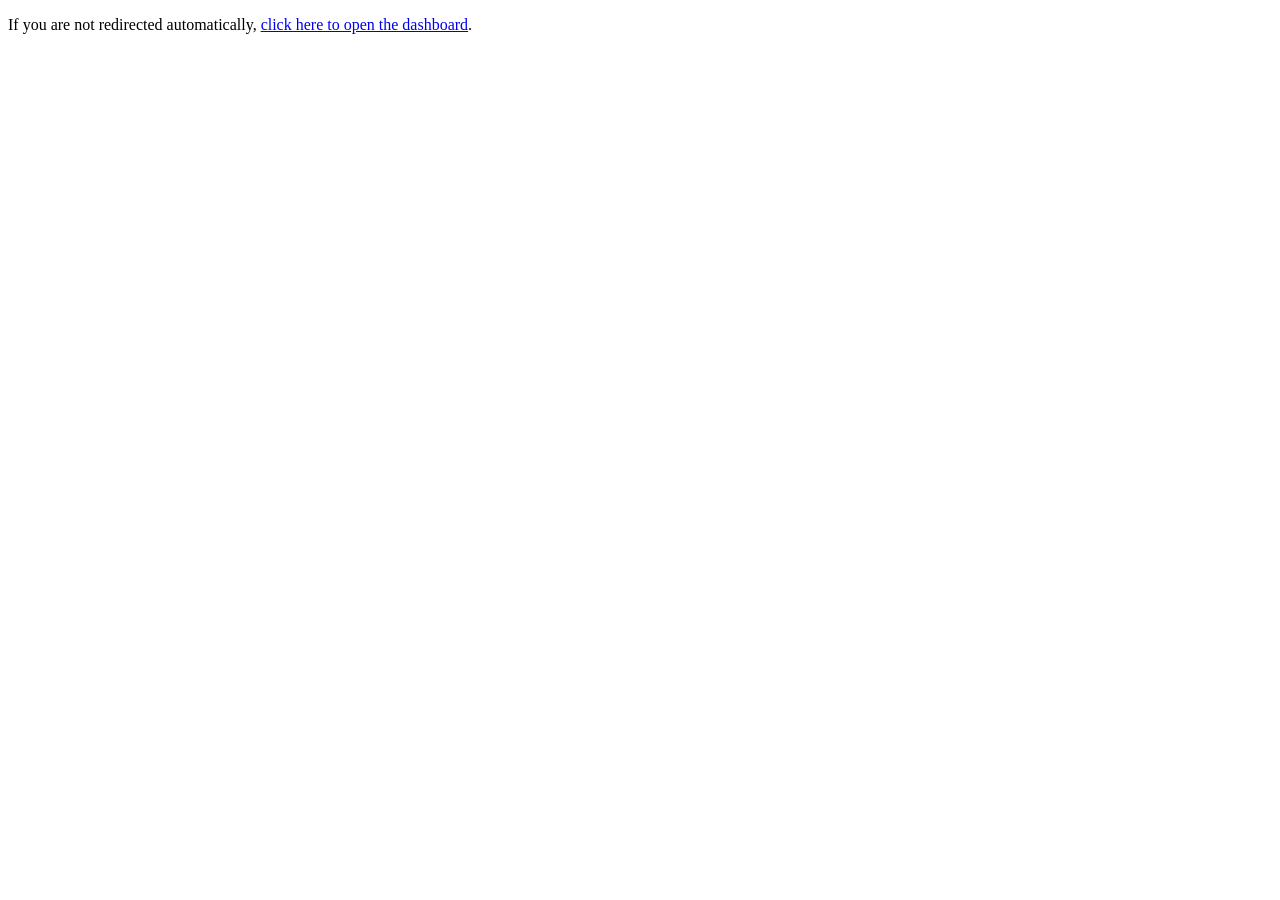
==== index.html @ d71464b7 "add index file" ====
<!DOCTYPE html>
<html lang="en">
<head>
    <meta charset="UTF-8">
    <meta http-equiv="refresh" content="0; url=index.php">
    <title>Redirecting to Dashboard</title>
</head>
<body>
    <p>If you are not redirected automatically, <a href="index.php">click here to open the dashboard</a>.</p>
</body>
</html>
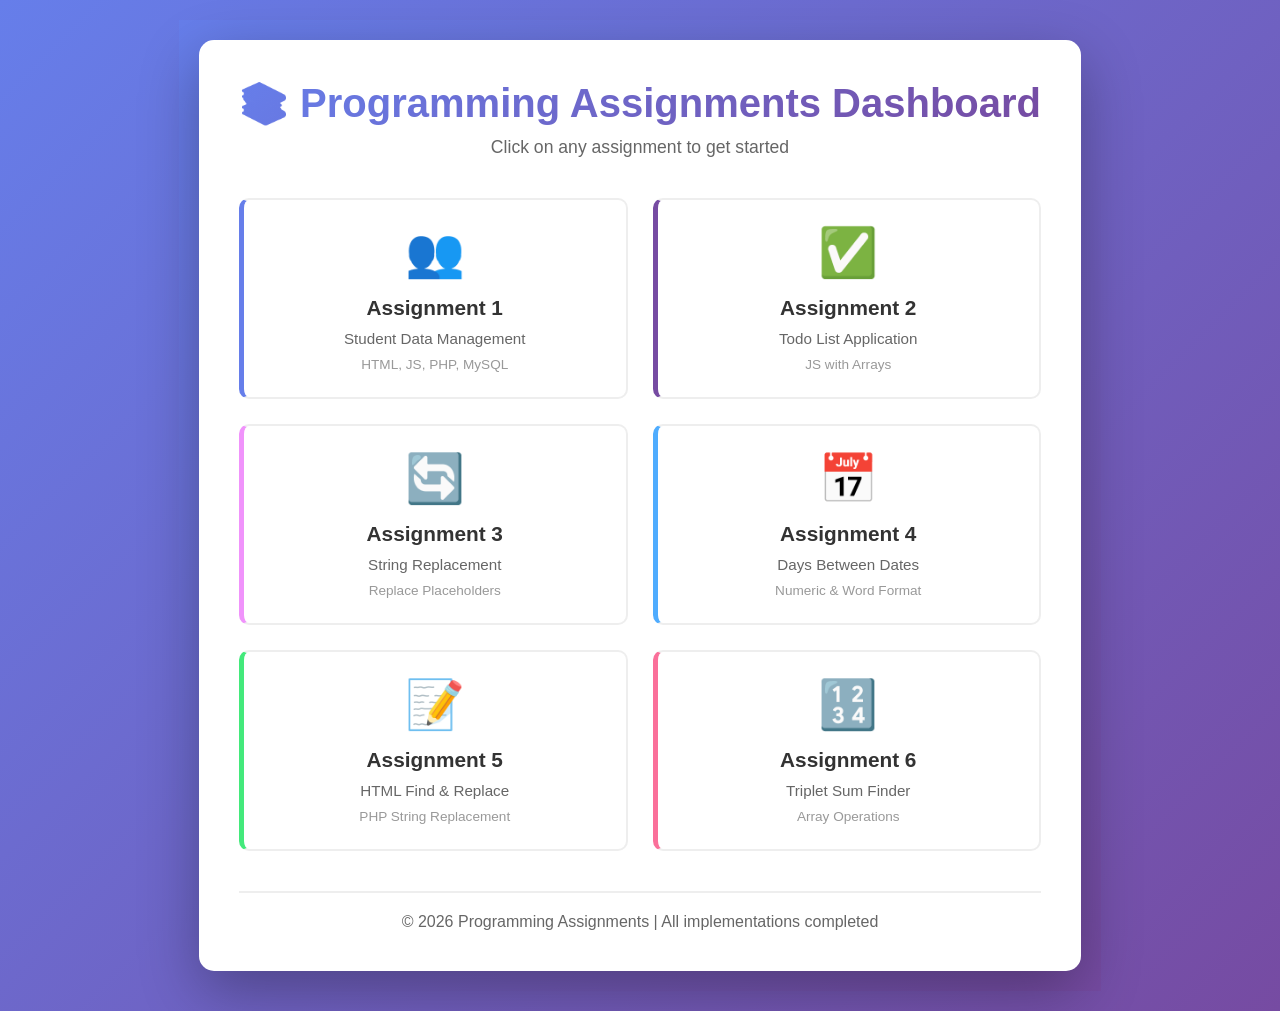
==== commit d5fbb108: "updated ndex file" ====
--- a/index.html
+++ b/index.html
@@ -1,11 +1,73 @@
+<?php
+// Main Index Page - All Assignments
+?>
 <!DOCTYPE html>
 <html lang="en">
+
 <head>
     <meta charset="UTF-8">
-    <meta http-equiv="refresh" content="0; url=index.php">
-    <title>Redirecting to Dashboard</title>
+    <meta name="viewport" content="width=device-width, initial-scale=1.0">
+    <title>Programming Assignments - Dashboard</title>
+    <link rel="stylesheet" href="public/css/style.css">
 </head>
+
 <body>
-    <p>If you are not redirected automatically, <a href="index.php">click here to open the dashboard</a>.</p>
+    <div class="container">
+        <header>
+            <h1>📚 Programming Assignments Dashboard</h1>
+            <p>Click on any assignment to get started</p>
+        </header>
+
+        <nav class="assignments-nav">
+            <div class="assignments-grid">
+                <a href="assignment1.html" class="assignment-card assignment-card-1">
+                    <div class="card-icon">👥</div>
+                    <h3>Assignment 1</h3>
+                    <p>Student Data Management</p>
+                    <small>HTML, JS, PHP, MySQL</small>
+                </a>
+
+                <a href="assignment2.html" class="assignment-card assignment-card-2">
+                    <div class="card-icon">✅</div>
+                    <h3>Assignment 2</h3>
+                    <p>Todo List Application</p>
+                    <small>JS with Arrays</small>
+                </a>
+
+                <a href="assignment3.html" class="assignment-card assignment-card-3">
+                    <div class="card-icon">🔄</div>
+                    <h3>Assignment 3</h3>
+                    <p>String Replacement</p>
+                    <small>Replace Placeholders</small>
+                </a>
+
+                <a href="assignment4.html" class="assignment-card assignment-card-4">
+                    <div class="card-icon">📅</div>
+                    <h3>Assignment 4</h3>
+                    <p>Days Between Dates</p>
+                    <small>Numeric & Word Format</small>
+                </a>
+
+                <a href="assignment5.html" class="assignment-card assignment-card-5">
+                    <div class="card-icon">📝</div>
+                    <h3>Assignment 5</h3>
+                    <p>HTML Find & Replace</p>
+                    <small>PHP String Replacement</small>
+                </a>
+
+                <a href="assignment6.html" class="assignment-card assignment-card-6">
+                    <div class="card-icon">🔢</div>
+                    <h3>Assignment 6</h3>
+                    <p>Triplet Sum Finder</p>
+                    <small>Array Operations</small>
+                </a>
+            </div>
+        </nav>
+
+        <footer>
+            <p>&copy; 2026 Programming Assignments | All implementations completed</p>
+        </footer>
+    </div>
 </body>
-</html>
+
+</html>
--- a/public/css/style.css
+++ b/public/css/style.css
@@ -0,0 +1,367 @@
+/* Global Styles */
+* {
+    margin: 0;
+    padding: 0;
+    box-sizing: border-box;
+}
+
+html, body {
+    font-family: 'Segoe UI', Tahoma, Geneva, Verdana, sans-serif;
+    background: linear-gradient(135deg, #667eea 0%, #764ba2 100%);
+    min-height: 100vh;
+    display: flex;
+    justify-content: center;
+    align-items: center;
+    padding: 20px;
+}
+
+.container {
+    background: white;
+    border-radius: 15px;
+    box-shadow: 0 20px 60px rgba(0, 0, 0, 0.3);
+    padding: 40px;
+    max-width: 1200px;
+    width: 100%;
+}
+
+header {
+    text-align: center;
+    margin-bottom: 40px;
+}
+
+header h1 {
+    color: #333;
+    font-size: 2.5em;
+    margin-bottom: 10px;
+    background: linear-gradient(135deg, #667eea 0%, #764ba2 100%);
+    -webkit-background-clip: text;
+    -webkit-text-fill-color: transparent;
+}
+
+header p {
+    color: #666;
+    font-size: 1.1em;
+}
+
+/* Dashboard Grid */
+.assignments-grid {
+    display: grid;
+    grid-template-columns: repeat(auto-fit, minmax(280px, 1fr));
+    gap: 25px;
+    margin: 30px 0;
+}
+
+.assignment-card {
+    background: white;
+    border: 2px solid #eee;
+    border-radius: 10px;
+    padding: 25px;
+    text-align: center;
+    cursor: pointer;
+    transition: all 0.3s ease;
+    text-decoration: none;
+    display: flex;
+    flex-direction: column;
+    align-items: center;
+    justify-content: center;
+}
+
+.assignment-card:hover {
+    transform: translateY(-5px);
+    box-shadow: 0 10px 30px rgba(0, 0, 0, 0.2);
+    border-color: #667eea;
+}
+
+.card-icon {
+    font-size: 3em;
+    margin-bottom: 15px;
+}
+
+.assignment-card h3 {
+    color: #333;
+    margin-bottom: 10px;
+    font-size: 1.3em;
+}
+
+.assignment-card p {
+    color: #666;
+    font-size: 0.95em;
+    margin-bottom: 10px;
+}
+
+.assignment-card small {
+    color: #999;
+    font-size: 0.85em;
+}
+
+.assignment-card-1 { border-left: 5px solid #667eea; }
+.assignment-card-2 { border-left: 5px solid #764ba2; }
+.assignment-card-3 { border-left: 5px solid #f093fb; }
+.assignment-card-4 { border-left: 5px solid #4facfe; }
+.assignment-card-5 { border-left: 5px solid #43e97b; }
+.assignment-card-6 { border-left: 5px solid #fa709a; }
+
+/* Common Form Styles */
+.form-container {
+    background: #f8f9fa;
+    padding: 30px;
+    border-radius: 10px;
+    margin: 20px 0;
+}
+
+.form-group {
+    margin-bottom: 20px;
+}
+
+label {
+    display: block;
+    margin-bottom: 8px;
+    color: #333;
+    font-weight: 600;
+}
+
+input[type="text"],
+input[type="email"],
+input[type="date"],
+input[type="tel"],
+select,
+textarea {
+    width: 100%;
+    padding: 12px;
+    border: 2px solid #ddd;
+    border-radius: 5px;
+    font-size: 1em;
+    transition: border-color 0.3s;
+}
+
+input:focus,
+select:focus,
+textarea:focus {
+    outline: none;
+    border-color: #667eea;
+    box-shadow: 0 0 5px rgba(102, 126, 234, 0.3);
+}
+
+button {
+    background: linear-gradient(135deg, #667eea 0%, #764ba2 100%);
+    color: white;
+    border: none;
+    padding: 12px 30px;
+    border-radius: 5px;
+    cursor: pointer;
+    font-size: 1em;
+    transition: transform 0.2s;
+    margin-right: 10px;
+    margin-bottom: 10px;
+}
+
+button:hover {
+    transform: scale(1.05);
+}
+
+button:active {
+    transform: scale(0.98);
+}
+
+/* Table Styles */
+table {
+    width: 100%;
+    border-collapse: collapse;
+    margin: 20px 0;
+    box-shadow: 0 2px 8px rgba(0, 0, 0, 0.1);
+}
+
+table thead {
+    background: linear-gradient(135deg, #667eea 0%, #764ba2 100%);
+    color: white;
+}
+
+table th {
+    padding: 15px;
+    text-align: left;
+    font-weight: 600;
+}
+
+table td {
+    padding: 12px 15px;
+    border-bottom: 1px solid #eee;
+}
+
+table tbody tr:hover {
+    background: #f5f5f5;
+}
+
+table tbody tr:nth-child(even) {
+    background: #fafafa;
+}
+
+/* Error and Success Messages */
+.error-message {
+    background: #f8d7da;
+    color: #721c24;
+    padding: 12px 15px;
+    border-radius: 5px;
+    margin-bottom: 15px;
+    border-left: 4px solid #f5c6cb;
+}
+
+.success-message {
+    background: #d4edda;
+    color: #155724;
+    padding: 12px 15px;
+    border-radius: 5px;
+    margin-bottom: 15px;
+    border-left: 4px solid #c3e6cb;
+}
+
+.info-message {
+    background: #d1ecf1;
+    color: #0c5460;
+    padding: 12px 15px;
+    border-radius: 5px;
+    margin-bottom: 15px;
+    border-left: 4px solid #bee5eb;
+}
+
+/* Assignment Specific Styles */
+.back-link {
+    display: inline-block;
+    margin-bottom: 20px;
+    color: #667eea;
+    text-decoration: none;
+    font-weight: 600;
+    transition: color 0.3s;
+}
+
+.back-link:hover {
+    color: #764ba2;
+}
+
+.form-row {
+    display: grid;
+    grid-template-columns: 1fr 1fr;
+    gap: 15px;
+}
+
+@media (max-width: 768px) {
+    .form-row {
+        grid-template-columns: 1fr;
+    }
+    
+    .assignments-grid {
+        grid-template-columns: 1fr;
+    }
+    
+    header h1 {
+        font-size: 2em;
+    }
+    
+    .container {
+        padding: 20px;
+    }
+}
+
+/* Todo List Specific */
+.todo-input-group {
+    display: flex;
+    gap: 10px;
+    margin-bottom: 20px;
+}
+
+.todo-input-group input {
+    flex: 1;
+}
+
+.todo-list {
+    list-style: none;
+}
+
+.todo-item {
+    background: white;
+    border: 1px solid #ddd;
+    padding: 15px;
+    border-radius: 5px;
+    margin-bottom: 10px;
+    display: flex;
+    justify-content: space-between;
+    align-items: center;
+    transition: all 0.3s;
+}
+
+.todo-item:hover {
+    box-shadow: 0 2px 8px rgba(0, 0, 0, 0.1);
+}
+
+.todo-item.completed {
+    background: #d4edda;
+    border-color: #c3e6cb;
+}
+
+.todo-item.completed .todo-text {
+    text-decoration: line-through;
+    color: #666;
+}
+
+.todo-text {
+    flex: 1;
+    margin-left: 10px;
+}
+
+.todo-actions {
+    display: flex;
+    gap: 8px;
+}
+
+.todo-btn {
+    padding: 8px 12px;
+    font-size: 0.9em;
+    margin-right: 0;
+}
+
+/* Output Display */
+.output-section {
+    background: #f8f9fa;
+    padding: 20px;
+    border-radius: 10px;
+    margin-top: 20px;
+    border-left: 4px solid #667eea;
+}
+
+.output-section h3 {
+    color: #333;
+    margin-bottom: 15px;
+}
+
+.output-content {
+    background: white;
+    padding: 15px;
+    border-radius: 5px;
+    font-family: 'Courier New', monospace;
+    white-space: pre-wrap;
+    word-wrap: break-word;
+    color: #333;
+}
+
+footer {
+    text-align: center;
+    margin-top: 40px;
+    padding-top: 20px;
+    border-top: 2px solid #eee;
+    color: #666;
+}
+
+/* Loading Spinner */
+.spinner {
+    border: 4px solid #f3f3f3;
+    border-top: 4px solid #667eea;
+    border-radius: 50%;
+    width: 30px;
+    height: 30px;
+    animation: spin 1s linear infinite;
+    margin: 20px auto;
+}
+
+@keyframes spin {
+    0% { transform: rotate(0deg); }
+    100% { transform: rotate(360deg); }
+}
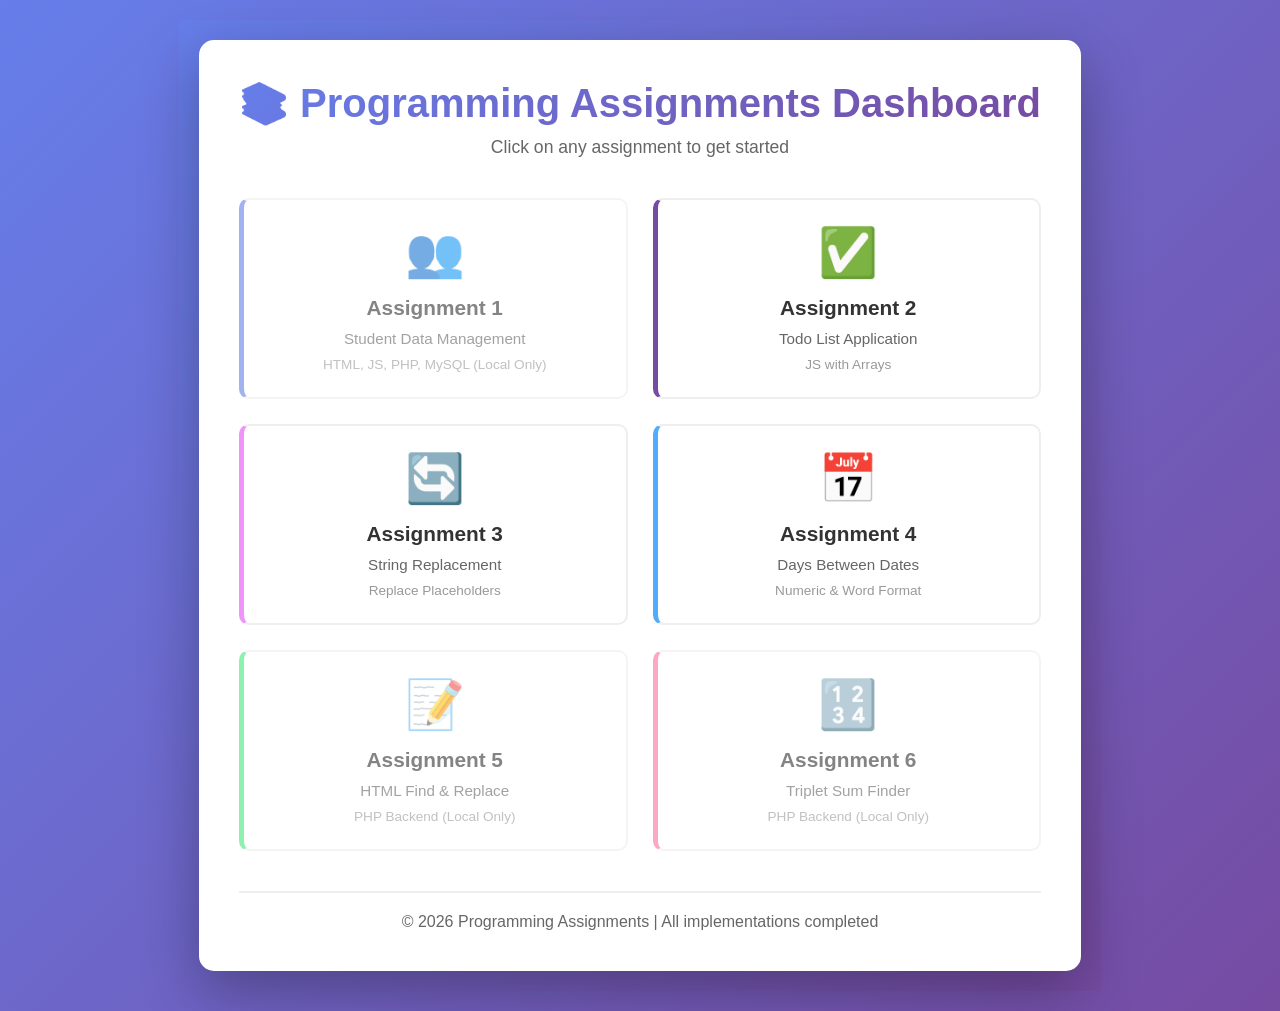
==== commit d1e1fd7e: "updated" ====
--- a/index.html
+++ b/index.html
@@ -20,11 +20,12 @@
 
         <nav class="assignments-nav">
             <div class="assignments-grid">
-                <a href="assignment1.html" class="assignment-card assignment-card-1">
+                <a href="javascript:alert('Assignment 1 requires PHP/MySQL backend - not available on GitHub Pages. Use local XAMPP instead.')"
+                    class="assignment-card assignment-card-1" style="opacity: 0.6; cursor: not-allowed;">
                     <div class="card-icon">👥</div>
                     <h3>Assignment 1</h3>
                     <p>Student Data Management</p>
-                    <small>HTML, JS, PHP, MySQL</small>
+                    <small>HTML, JS, PHP, MySQL (Local Only)</small>
                 </a>
 
                 <a href="assignment2.html" class="assignment-card assignment-card-2">
@@ -48,18 +49,20 @@
                     <small>Numeric & Word Format</small>
                 </a>
 
-                <a href="assignment5.html" class="assignment-card assignment-card-5">
+                <a href="javascript:alert('Assignment 5 requires PHP backend - not available on GitHub Pages. Use local XAMPP instead.')"
+                    class="assignment-card assignment-card-5" style="opacity: 0.6; cursor: not-allowed;">
                     <div class="card-icon">📝</div>
                     <h3>Assignment 5</h3>
                     <p>HTML Find & Replace</p>
-                    <small>PHP String Replacement</small>
+                    <small>PHP Backend (Local Only)</small>
                 </a>
 
-                <a href="assignment6.html" class="assignment-card assignment-card-6">
+                <a href="javascript:alert('Assignment 6 requires PHP backend - not available on GitHub Pages. Use local XAMPP instead.')"
+                    class="assignment-card assignment-card-6" style="opacity: 0.6; cursor: not-allowed;">
                     <div class="card-icon">🔢</div>
                     <h3>Assignment 6</h3>
                     <p>Triplet Sum Finder</p>
-                    <small>Array Operations</small>
+                    <small>PHP Backend (Local Only)</small>
                 </a>
             </div>
         </nav>
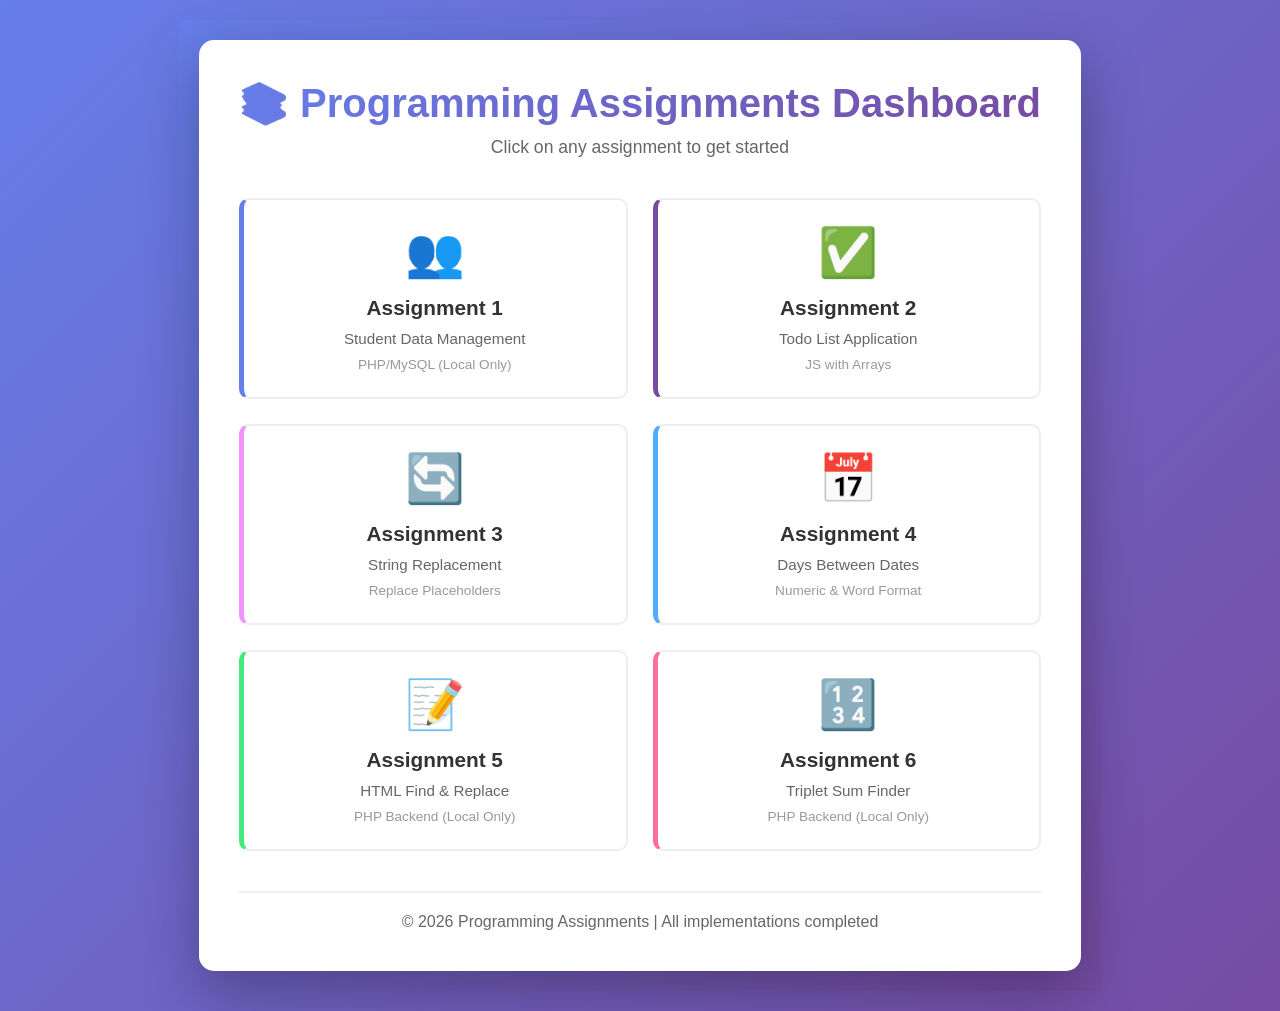
==== commit 621ad2ec: "asses 2" ====
--- a/index.html
+++ b/index.html
@@ -20,12 +20,11 @@
 
         <nav class="assignments-nav">
             <div class="assignments-grid">
-                <a href="javascript:alert('Assignment 1 requires PHP/MySQL backend - not available on GitHub Pages. Use local XAMPP instead.')"
-                    class="assignment-card assignment-card-1" style="opacity: 0.6; cursor: not-allowed;">
+                <a href="assignment1.html" class="assignment-card assignment-card-1">
                     <div class="card-icon">👥</div>
                     <h3>Assignment 1</h3>
                     <p>Student Data Management</p>
-                    <small>HTML, JS, PHP, MySQL (Local Only)</small>
+                    <small>PHP/MySQL (Local Only)</small>
                 </a>
 
                 <a href="assignment2.html" class="assignment-card assignment-card-2">
@@ -49,16 +48,14 @@
                     <small>Numeric & Word Format</small>
                 </a>
 
-                <a href="javascript:alert('Assignment 5 requires PHP backend - not available on GitHub Pages. Use local XAMPP instead.')"
-                    class="assignment-card assignment-card-5" style="opacity: 0.6; cursor: not-allowed;">
+                <a href="assignment5.html" class="assignment-card assignment-card-5">
                     <div class="card-icon">📝</div>
                     <h3>Assignment 5</h3>
                     <p>HTML Find & Replace</p>
                     <small>PHP Backend (Local Only)</small>
                 </a>
 
-                <a href="javascript:alert('Assignment 6 requires PHP backend - not available on GitHub Pages. Use local XAMPP instead.')"
-                    class="assignment-card assignment-card-6" style="opacity: 0.6; cursor: not-allowed;">
+                <a href="assignment6.html" class="assignment-card assignment-card-6">
                     <div class="card-icon">🔢</div>
                     <h3>Assignment 6</h3>
                     <p>Triplet Sum Finder</p>
